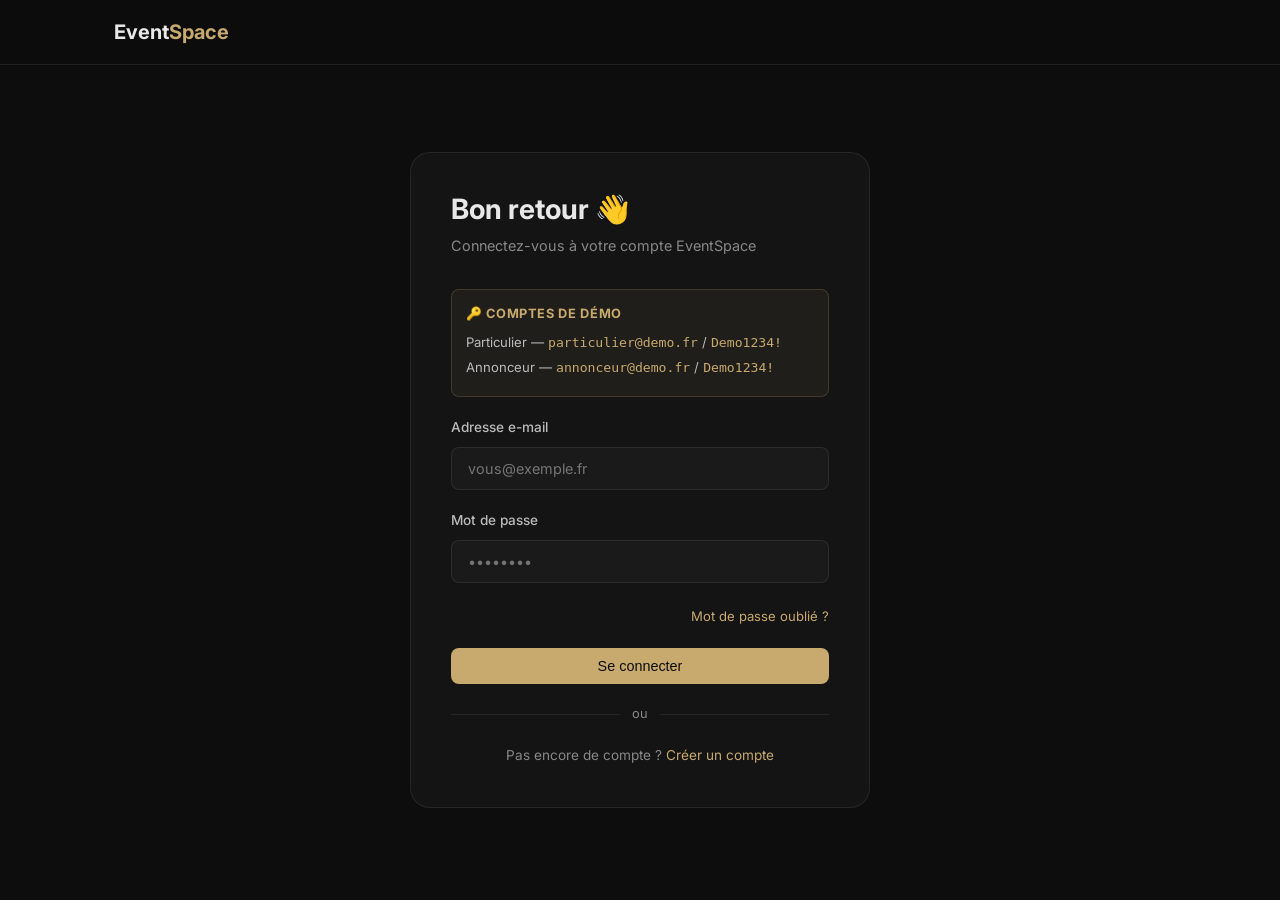
==== login.html @ 0942e05c "feat: auth pages (login, register) + app.js core logic" ====
<!DOCTYPE html>
<html lang="fr">
<head>
  <meta charset="UTF-8">
  <meta name="viewport" content="width=device-width, initial-scale=1.0">
  <title>Connexion — EventSpace</title>
  <link rel="stylesheet" href="styles.css">
  <link href="https://fonts.googleapis.com/css2?family=Inter:wght@300;400;500;600;700&display=swap" rel="stylesheet">
</head>
<body>
<nav class="navbar">
  <div class="nav-container">
    <a href="index.html" class="nav-logo">Event<span>Space</span></a>
  </div>
</nav>

<div class="form-page">
  <div class="form-card">
    <h1>Bon retour 👋</h1>
    <p class="form-sub">Connectez-vous à votre compte EventSpace</p>

    <div class="demo-creds">
      <h4>🔑 Comptes de démo</h4>
      <div class="cred">Particulier &mdash; <span>particulier@demo.fr</span> / <span>Demo1234!</span></div>
      <div class="cred">Annonceur &mdash; <span>annonceur@demo.fr</span> / <span>Demo1234!</span></div>
    </div>

    <div id="loginAlert"></div>

    <form id="loginForm" novalidate>
      <div class="form-group">
        <label for="email">Adresse e-mail</label>
        <input type="email" id="email" placeholder="vous@exemple.fr" autocomplete="email" required>
      </div>
      <div class="form-group">
        <label for="password">Mot de passe</label>
        <input type="password" id="password" placeholder="••••••••" autocomplete="current-password" required>
      </div>
      <div style="text-align:right;margin-bottom:20px;">
        <a href="#" style="font-size:0.82rem;color:var(--primary);">Mot de passe oublié ?</a>
      </div>
      <button type="submit" class="btn btn-primary btn-full">Se connecter</button>
    </form>

    <div class="form-divider"><span>ou</span></div>
    <p class="form-footer">Pas encore de compte ? <a href="register.html">Créer un compte</a></p>
  </div>
</div>

<script src="app.js"></script>
<script>
  document.getElementById('loginForm').addEventListener('submit', function(e) {
    e.preventDefault();
    const email = document.getElementById('email').value.trim();
    const pass = document.getElementById('password').value;
    const alert = document.getElementById('loginAlert');
    const result = EventSpace.login(email, pass);
    if (result.success) {
      alert.innerHTML = '<div class="alert alert-success">✔ Connexion réussie ! Redirection...</div>';
      setTimeout(() => {
        window.location.href = result.user.role === 'annonceur' ? 'dashboard-annonceur.html' : 'dashboard-particulier.html';
      }, 800);
    } else {
      alert.innerHTML = '<div class="alert alert-error">' + result.message + '</div>';
    }
  });
</script>
</body>
</html>
---- styles.css ----
/* ===== RESET & BASE ===== */
*, *::before, *::after { box-sizing: border-box; margin: 0; padding: 0; }
html { scroll-behavior: smooth; }
body {
  font-family: 'Inter', sans-serif;
  background: #0d0d0d;
  color: #e8e8e8;
  line-height: 1.6;
  -webkit-font-smoothing: antialiased;
}
a { text-decoration: none; color: inherit; }
img { max-width: 100%; display: block; }

/* ===== VARIABLES ===== */
:root {
  --primary: #c8a96e;
  --primary-dark: #a8893e;
  --bg: #0d0d0d;
  --bg-2: #141414;
  --bg-3: #1a1a1a;
  --bg-4: #222222;
  --border: rgba(255,255,255,0.08);
  --text: #e8e8e8;
  --text-muted: #888;
  --text-light: #bbb;
  --radius: 12px;
  --radius-lg: 20px;
  --shadow: 0 4px 24px rgba(0,0,0,0.4);
  --transition: 0.2s ease;
}

/* ===== TYPOGRAPHY ===== */
h1 { font-size: clamp(2rem, 5vw, 3.5rem); font-weight: 700; line-height: 1.15; }
h2 { font-size: clamp(1.5rem, 3vw, 2.25rem); font-weight: 600; }
h3 { font-size: 1.1rem; font-weight: 600; }
p { color: var(--text-light); }

/* ===== CONTAINER ===== */
.container { max-width: 1100px; margin: 0 auto; padding: 0 24px; }

/* ===== BUTTONS ===== */
.btn {
  display: inline-flex; align-items: center; gap: 8px;
  padding: 10px 22px; border-radius: 8px;
  font-size: 0.9rem; font-weight: 500; cursor: pointer;
  border: none; transition: all var(--transition);
  white-space: nowrap;
}
.btn-primary { background: var(--primary); color: #0d0d0d; }
.btn-primary:hover { background: var(--primary-dark); transform: translateY(-1px); }
.btn-ghost { background: transparent; color: var(--text-light); }
.btn-ghost:hover { color: var(--text); background: var(--bg-4); }
.btn-outline { background: transparent; border: 1.5px solid var(--primary); color: var(--primary); }
.btn-outline:hover { background: var(--primary); color: #0d0d0d; }
.btn-outline-light { background: transparent; border: 1.5px solid rgba(255,255,255,0.3); color: #fff; }
.btn-outline-light:hover { background: rgba(255,255,255,0.1); }
.btn-lg { padding: 14px 28px; font-size: 1rem; border-radius: 10px; }
.btn-full { width: 100%; justify-content: center; }
.btn-danger { background: #e74c3c; color: #fff; }
.btn-danger:hover { background: #c0392b; }
.btn-success { background: #27ae60; color: #fff; }
.btn-success:hover { background: #1e8449; }

/* ===== BADGE ===== */
.badge {
  display: inline-block; padding: 6px 14px;
  background: rgba(200,169,110,0.15); border: 1px solid rgba(200,169,110,0.3);
  color: var(--primary); border-radius: 100px;
  font-size: 0.8rem; font-weight: 500; letter-spacing: 0.02em;
  margin-bottom: 16px;
}
.badge-section { display: inline-block; padding: 5px 14px; border-radius: 100px; font-size: 0.78rem; font-weight: 500; letter-spacing: 0.05em; text-transform: uppercase; background: rgba(200,169,110,0.12); color: var(--primary); margin-bottom: 12px; }
.badge-section.light { background: rgba(200,169,110,0.2); }

/* ===== NAVBAR ===== */
.navbar {
  position: fixed; top: 0; left: 0; right: 0; z-index: 100;
  background: rgba(13,13,13,0.85); backdrop-filter: blur(20px);
  border-bottom: 1px solid var(--border);
  transition: all var(--transition);
}
.navbar.scrolled { background: rgba(13,13,13,0.98); }
.nav-container {
  max-width: 1100px; margin: 0 auto; padding: 0 24px;
  height: 64px; display: flex; align-items: center; gap: 32px;
}
.nav-logo { font-size: 1.25rem; font-weight: 700; color: var(--text); }
.nav-logo span { color: var(--primary); }
.nav-links { display: flex; gap: 24px; margin-left: auto; }
.nav-links a { font-size: 0.9rem; color: var(--text-muted); transition: color var(--transition); }
.nav-links a:hover { color: var(--text); }
.nav-actions { display: flex; gap: 8px; }
.hamburger { display: none; flex-direction: column; gap: 5px; background: none; border: none; cursor: pointer; padding: 4px; }
.hamburger span { display: block; width: 22px; height: 2px; background: var(--text); border-radius: 2px; transition: all var(--transition); }

/* ===== HERO ===== */
.hero {
  min-height: 100vh; display: flex; align-items: center;
  padding: 100px 24px 60px;
  max-width: 1100px; margin: 0 auto;
  gap: 60px;
}
.hero-content { flex: 1; }
.hero-content h1 { margin-bottom: 20px; }
.hero-sub { font-size: 1.1rem; color: var(--text-light); max-width: 500px; margin-bottom: 36px; }
.hero-cta { display: flex; flex-wrap: wrap; gap: 12px; margin-bottom: 48px; }
.gradient-text { background: linear-gradient(135deg, var(--primary), #e8c87a); -webkit-background-clip: text; -webkit-text-fill-color: transparent; background-clip: text; }
.hero-stats { display: flex; gap: 36px; }
.stat { display: flex; flex-direction: column; }
.stat strong { font-size: 1.5rem; font-weight: 700; color: var(--text); }
.stat span { font-size: 0.8rem; color: var(--text-muted); }
.hero-image { flex: 1; display: flex; justify-content: center; }
.hero-card {
  background: var(--bg-3); border: 1px solid var(--border);
  border-radius: var(--radius-lg); overflow: hidden;
  width: 100%; max-width: 320px;
  box-shadow: var(--shadow);
}
.card-img-placeholder {
  height: 180px; background: linear-gradient(135deg, var(--bg-4), var(--bg-3));
  display: flex; align-items: center; justify-content: center;
  font-size: 4rem;
}
.card-info { padding: 20px; }
.card-info h3 { color: var(--text); margin-bottom: 4px; }
.card-info p { font-size: 0.85rem; margin-bottom: 12px; }
.card-meta { display: flex; justify-content: space-between; align-items: center; }
.availability { font-size: 0.8rem; }
.availability.available { color: #27ae60; }
.availability.busy { color: #e74c3c; }
.card-meta strong { color: var(--primary); }

/* ===== SECTION ===== */
.section { padding: 80px 0; }
.section-dark { background: var(--bg-2); }
.section-header { text-align: center; margin-bottom: 56px; }
.section-header h2 { color: var(--text); }

/* ===== HOW IT WORKS ===== */
.tab-switcher { display: flex; gap: 0; background: var(--bg-4); border-radius: 10px; padding: 4px; width: fit-content; margin: 0 auto 48px; }
.tab-btn { background: none; border: none; color: var(--text-muted); padding: 10px 24px; border-radius: 8px; cursor: pointer; font-size: 0.9rem; font-family: inherit; transition: all var(--transition); }
.tab-btn.active { background: var(--primary); color: #0d0d0d; font-weight: 600; }
.tab-content { display: none; }
.tab-content.active { display: block; }
.steps { display: grid; grid-template-columns: repeat(3, 1fr); gap: 32px; }
.step { background: var(--bg-3); border: 1px solid var(--border); border-radius: var(--radius); padding: 28px; }
.step-num { font-size: 2.5rem; font-weight: 700; color: rgba(200,169,110,0.25); margin-bottom: 12px; line-height: 1; }
.step h3 { margin-bottom: 8px; color: var(--text); }

/* ===== FEATURES ===== */
.features-grid { display: grid; grid-template-columns: repeat(3, 1fr); gap: 24px; }
.feature-card { background: var(--bg-3); border: 1px solid var(--border); border-radius: var(--radius); padding: 28px; transition: border-color var(--transition), transform var(--transition); }
.feature-card:hover { border-color: rgba(200,169,110,0.3); transform: translateY(-2px); }
.feature-icon { font-size: 2rem; margin-bottom: 16px; }
.feature-card h3 { color: var(--text); margin-bottom: 8px; }

/* ===== CTA SECTION ===== */
.cta-section { padding: 80px 0; }
.cta-box { background: linear-gradient(135deg, var(--bg-3), var(--bg-4)); border: 1px solid rgba(200,169,110,0.2); border-radius: var(--radius-lg); padding: 60px 40px; text-align: center; }
.cta-box h2 { color: var(--text); margin-bottom: 12px; }
.cta-box p { margin-bottom: 32px; }
.cta-btns { display: flex; flex-wrap: wrap; gap: 12px; justify-content: center; }

/* ===== FOOTER ===== */
.footer { background: var(--bg-2); border-top: 1px solid var(--border); padding: 60px 0 24px; }
.footer-grid { display: grid; grid-template-columns: 2fr 1fr 1fr 1fr; gap: 40px; margin-bottom: 48px; }
.footer-brand p { font-size: 0.875rem; color: var(--text-muted); margin-top: 12px; max-width: 240px; }
.footer-links { display: flex; flex-direction: column; gap: 10px; }
.footer-links h4 { font-size: 0.8rem; text-transform: uppercase; letter-spacing: 0.08em; color: var(--text-muted); margin-bottom: 4px; }
.footer-links a { font-size: 0.875rem; color: var(--text-muted); transition: color var(--transition); }
.footer-links a:hover { color: var(--primary); }
.footer-bottom { border-top: 1px solid var(--border); padding-top: 24px; }
.footer-bottom p { font-size: 0.8rem; color: var(--text-muted); line-height: 2; }

/* ===== FORMS ===== */
.form-page { min-height: 100vh; display: flex; align-items: center; justify-content: center; padding: 100px 24px 40px; }
.form-card { background: var(--bg-2); border: 1px solid var(--border); border-radius: var(--radius-lg); padding: 40px; width: 100%; max-width: 460px; }
.form-card h1 { font-size: 1.75rem; color: var(--text); margin-bottom: 8px; }
.form-card .form-sub { font-size: 0.9rem; color: var(--text-muted); margin-bottom: 32px; }
.form-group { margin-bottom: 20px; }
.form-group label { display: block; font-size: 0.85rem; font-weight: 500; color: var(--text-light); margin-bottom: 8px; }
.form-group input, .form-group select, .form-group textarea {
  width: 100%; padding: 12px 16px;
  background: var(--bg-3); border: 1px solid var(--border);
  border-radius: 8px; color: var(--text); font-family: inherit; font-size: 0.9rem;
  transition: border-color var(--transition);
  outline: none;
}
.form-group input:focus, .form-group select:focus, .form-group textarea:focus { border-color: var(--primary); }
.form-group textarea { resize: vertical; min-height: 100px; }
.form-group select option { background: var(--bg-3); }
.form-divider { display: flex; align-items: center; gap: 12px; margin: 20px 0; }
.form-divider::before, .form-divider::after { content: ''; flex: 1; height: 1px; background: var(--border); }
.form-divider span { font-size: 0.8rem; color: var(--text-muted); }
.form-footer { text-align: center; margin-top: 20px; font-size: 0.85rem; color: var(--text-muted); }
.form-footer a { color: var(--primary); }
.role-selector { display: grid; grid-template-columns: 1fr 1fr; gap: 12px; margin-bottom: 28px; }
.role-card {
  border: 2px solid var(--border); border-radius: 10px; padding: 20px 16px;
  cursor: pointer; text-align: center; transition: all var(--transition);
  background: var(--bg-3);
}
.role-card:hover { border-color: rgba(200,169,110,0.4); }
.role-card.selected { border-color: var(--primary); background: rgba(200,169,110,0.08); }
.role-card .role-icon { font-size: 2rem; margin-bottom: 8px; }
.role-card h3 { font-size: 0.9rem; color: var(--text); margin-bottom: 4px; }
.role-card p { font-size: 0.78rem; }
.alert { padding: 12px 16px; border-radius: 8px; font-size: 0.85rem; margin-bottom: 16px; }
.alert-error { background: rgba(231,76,60,0.1); border: 1px solid rgba(231,76,60,0.3); color: #e74c3c; }
.alert-success { background: rgba(39,174,96,0.1); border: 1px solid rgba(39,174,96,0.3); color: #27ae60; }
.demo-creds { background: rgba(200,169,110,0.07); border: 1px solid rgba(200,169,110,0.2); border-radius: 8px; padding: 14px; margin-bottom: 20px; }
.demo-creds h4 { font-size: 0.8rem; color: var(--primary); margin-bottom: 8px; text-transform: uppercase; letter-spacing: 0.05em; }
.demo-creds .cred { font-size: 0.82rem; color: var(--text-light); margin-bottom: 4px; }
.demo-creds .cred span { font-family: monospace; color: var(--primary); }

/* ===== DASHBOARD ===== */
.dashboard { display: flex; min-height: 100vh; }
.sidebar {
  width: 240px; background: var(--bg-2); border-right: 1px solid var(--border);
  padding: 0; position: fixed; top: 0; left: 0; bottom: 0;
  display: flex; flex-direction: column; z-index: 50;
  transition: transform var(--transition);
}
.sidebar-logo { padding: 20px 24px; border-bottom: 1px solid var(--border); }
.sidebar-nav { flex: 1; padding: 16px 12px; overflow-y: auto; }
.sidebar-nav a {
  display: flex; align-items: center; gap: 10px;
  padding: 10px 14px; border-radius: 8px;
  font-size: 0.875rem; color: var(--text-muted);
  transition: all var(--transition); margin-bottom: 2px;
}
.sidebar-nav a:hover { background: var(--bg-4); color: var(--text); }
.sidebar-nav a.active { background: rgba(200,169,110,0.12); color: var(--primary); font-weight: 500; }
.sidebar-nav .nav-section { font-size: 0.7rem; text-transform: uppercase; letter-spacing: 0.08em; color: var(--text-muted); padding: 16px 14px 6px; }
.sidebar-bottom { padding: 16px 12px; border-top: 1px solid var(--border); }
.user-mini { display: flex; align-items: center; gap: 10px; padding: 10px 14px; border-radius: 8px; }
.avatar { width: 36px; height: 36px; border-radius: 50%; background: var(--primary); display: flex; align-items: center; justify-content: center; font-size: 0.85rem; font-weight: 700; color: #0d0d0d; flex-shrink: 0; }
.user-mini-info strong { font-size: 0.85rem; color: var(--text); display: block; }
.user-mini-info span { font-size: 0.75rem; color: var(--text-muted); }
.main-content { margin-left: 240px; flex: 1; min-height: 100vh; }
.top-bar {
  height: 64px; background: var(--bg); border-bottom: 1px solid var(--border);
  display: flex; align-items: center; padding: 0 32px; gap: 16px;
  position: sticky; top: 0; z-index: 40;
}
.top-bar h1 { font-size: 1.1rem; font-weight: 600; color: var(--text); }
.top-bar-right { margin-left: auto; display: flex; align-items: center; gap: 12px; }
.notif-btn { background: var(--bg-3); border: 1px solid var(--border); border-radius: 8px; width: 36px; height: 36px; display: flex; align-items: center; justify-content: center; cursor: pointer; font-size: 1rem; position: relative; }
.notif-dot { position: absolute; top: 6px; right: 6px; width: 8px; height: 8px; background: var(--primary); border-radius: 50%; }
.page-content { padding: 32px; }

/* DASHBOARD CARDS */
.stats-grid { display: grid; grid-template-columns: repeat(4, 1fr); gap: 20px; margin-bottom: 32px; }
.stat-card { background: var(--bg-2); border: 1px solid var(--border); border-radius: var(--radius); padding: 24px; }
.stat-card .stat-label { font-size: 0.8rem; color: var(--text-muted); margin-bottom: 8px; text-transform: uppercase; letter-spacing: 0.05em; }
.stat-card .stat-value { font-size: 1.75rem; font-weight: 700; color: var(--text); }
.stat-card .stat-sub { font-size: 0.78rem; color: var(--text-muted); margin-top: 4px; }
.stat-card .stat-trend { font-size: 0.78rem; margin-top: 4px; }
.stat-card .stat-trend.up { color: #27ae60; }
.stat-card .stat-trend.down { color: #e74c3c; }

/* TABLE */
.table-wrapper { background: var(--bg-2); border: 1px solid var(--border); border-radius: var(--radius); overflow: hidden; }
.table-header { display: flex; justify-content: space-between; align-items: center; padding: 20px 24px; border-bottom: 1px solid var(--border); }
.table-header h3 { font-size: 1rem; color: var(--text); }
table { width: 100%; border-collapse: collapse; }
th { text-align: left; padding: 12px 24px; font-size: 0.78rem; text-transform: uppercase; letter-spacing: 0.05em; color: var(--text-muted); background: var(--bg-3); border-bottom: 1px solid var(--border); font-weight: 500; }
td { padding: 14px 24px; font-size: 0.875rem; color: var(--text-light); border-bottom: 1px solid rgba(255,255,255,0.04); }
tr:last-child td { border-bottom: none; }
tr:hover td { background: rgba(255,255,255,0.02); }
.status-badge { display: inline-flex; align-items: center; gap: 6px; padding: 4px 10px; border-radius: 100px; font-size: 0.75rem; font-weight: 500; }
.status-badge.pending { background: rgba(241,196,15,0.12); color: #f1c40f; }
.status-badge.confirmed { background: rgba(39,174,96,0.12); color: #27ae60; }
.status-badge.cancelled { background: rgba(231,76,60,0.12); color: #e74c3c; }
.status-badge.completed { background: rgba(200,169,110,0.12); color: var(--primary); }

/* VENUE CARDS */
.venues-grid { display: grid; grid-template-columns: repeat(auto-fill, minmax(280px, 1fr)); gap: 24px; }
.venue-card { background: var(--bg-2); border: 1px solid var(--border); border-radius: var(--radius-lg); overflow: hidden; transition: all var(--transition); }
.venue-card:hover { border-color: rgba(200,169,110,0.25); transform: translateY(-2px); box-shadow: var(--shadow); }
.venue-thumb { height: 160px; background: var(--bg-3); display: flex; align-items: center; justify-content: center; font-size: 3rem; position: relative; }
.venue-tag { position: absolute; top: 12px; left: 12px; background: rgba(13,13,13,0.8); backdrop-filter: blur(8px); border-radius: 6px; padding: 4px 10px; font-size: 0.75rem; color: var(--text-light); }
.venue-body { padding: 20px; }
.venue-body h3 { color: var(--text); margin-bottom: 4px; }
.venue-body .venue-loc { font-size: 0.82rem; color: var(--text-muted); margin-bottom: 12px; }
.venue-meta { display: flex; justify-content: space-between; align-items: center; }
.venue-price { font-weight: 700; color: var(--primary); }
.venue-cap { font-size: 0.78rem; color: var(--text-muted); }
.venue-actions { padding: 0 20px 20px; display: flex; gap: 8px; }

/* SEARCH / FILTER BAR */
.search-bar { display: flex; gap: 12px; margin-bottom: 28px; flex-wrap: wrap; }
.search-input { flex: 1; min-width: 200px; padding: 12px 16px; background: var(--bg-2); border: 1px solid var(--border); border-radius: 8px; color: var(--text); font-family: inherit; font-size: 0.9rem; outline: none; }
.search-input:focus { border-color: var(--primary); }
.filter-select { padding: 12px 16px; background: var(--bg-2); border: 1px solid var(--border); border-radius: 8px; color: var(--text); font-family: inherit; font-size: 0.875rem; cursor: pointer; outline: none; min-width: 150px; }
.filter-select:focus { border-color: var(--primary); }
.filter-select option { background: var(--bg-2); }

/* MODAL */
.modal-overlay { position: fixed; inset: 0; background: rgba(0,0,0,0.75); z-index: 200; display: flex; align-items: center; justify-content: center; padding: 24px; opacity: 0; pointer-events: none; transition: opacity var(--transition); }
.modal-overlay.open { opacity: 1; pointer-events: all; }
.modal { background: var(--bg-2); border: 1px solid var(--border); border-radius: var(--radius-lg); width: 100%; max-width: 560px; max-height: 90vh; overflow-y: auto; }
.modal-head { display: flex; justify-content: space-between; align-items: center; padding: 24px; border-bottom: 1px solid var(--border); }
.modal-head h3 { font-size: 1.1rem; color: var(--text); }
.modal-close { background: var(--bg-4); border: none; color: var(--text-muted); width: 32px; height: 32px; border-radius: 6px; cursor: pointer; font-size: 1.2rem; display: flex; align-items: center; justify-content: center; }
.modal-body { padding: 24px; }
.modal-footer { padding: 16px 24px; border-top: 1px solid var(--border); display: flex; justify-content: flex-end; gap: 8px; }

/* CALENDAR */
.calendar-grid { display: grid; grid-template-columns: repeat(7, 1fr); gap: 4px; }
.cal-header { display: flex; justify-content: space-between; align-items: center; margin-bottom: 16px; }
.cal-day-name { text-align: center; font-size: 0.75rem; color: var(--text-muted); padding: 8px 4px; }
.cal-day {
  aspect-ratio: 1; display: flex; align-items: center; justify-content: center;
  border-radius: 8px; font-size: 0.85rem; cursor: pointer;
  color: var(--text-light); transition: all var(--transition);
}
.cal-day:hover { background: var(--bg-4); color: var(--text); }
.cal-day.today { background: rgba(200,169,110,0.15); color: var(--primary); font-weight: 600; }
.cal-day.booked { background: rgba(231,76,60,0.1); color: #e74c3c; cursor: not-allowed; }
.cal-day.available { background: rgba(39,174,96,0.08); color: #27ae60; }
.cal-day.empty { cursor: default; }

/* MESSAGES */
.message-thread { border: 1px solid var(--border); border-radius: var(--radius); overflow: hidden; }
.message-item { padding: 16px 20px; border-bottom: 1px solid rgba(255,255,255,0.04); display: flex; gap: 12px; cursor: pointer; transition: background var(--transition); }
.message-item:hover { background: var(--bg-3); }
.message-item.unread { background: rgba(200,169,110,0.04); }
.message-item:last-child { border-bottom: none; }
.msg-avatar { width: 40px; height: 40px; border-radius: 50%; background: var(--bg-4); display: flex; align-items: center; justify-content: center; font-size: 1rem; flex-shrink: 0; }
.msg-content { flex: 1; min-width: 0; }
.msg-top { display: flex; justify-content: space-between; align-items: center; margin-bottom: 4px; }
.msg-top strong { font-size: 0.875rem; color: var(--text); }
.msg-top span { font-size: 0.75rem; color: var(--text-muted); }
.msg-preview { font-size: 0.82rem; color: var(--text-muted); white-space: nowrap; overflow: hidden; text-overflow: ellipsis; }
.unread-dot { width: 8px; height: 8px; background: var(--primary); border-radius: 50%; flex-shrink: 0; margin-top: 6px; }

/* PROFILE SETTINGS */
.settings-section { background: var(--bg-2); border: 1px solid var(--border); border-radius: var(--radius); padding: 28px; margin-bottom: 24px; }
.settings-section h3 { font-size: 1rem; color: var(--text); margin-bottom: 20px; padding-bottom: 16px; border-bottom: 1px solid var(--border); }
.form-row { display: grid; grid-template-columns: 1fr 1fr; gap: 16px; }

/* SIDEBAR MOBILE TOGGLE */
.sidebar-close { display: none; }
.sidebar-overlay { display: none; position: fixed; inset: 0; background: rgba(0,0,0,0.6); z-index: 49; }

/* CHIPS */
.chips { display: flex; flex-wrap: wrap; gap: 8px; margin-top: 8px; }
.chip { padding: 4px 12px; background: var(--bg-4); border: 1px solid var(--border); border-radius: 100px; font-size: 0.78rem; color: var(--text-muted); cursor: pointer; transition: all var(--transition); }
.chip.active { background: rgba(200,169,110,0.12); border-color: var(--primary); color: var(--primary); }

/* LEGAL PAGE */
.legal-page { max-width: 800px; margin: 0 auto; padding: 100px 24px 60px; }
.legal-page h1 { color: var(--text); margin-bottom: 8px; }
.legal-page .legal-date { font-size: 0.85rem; color: var(--text-muted); margin-bottom: 48px; }
.legal-section { margin-bottom: 48px; }
.legal-section h2 { color: var(--text); border-left: 3px solid var(--primary); padding-left: 16px; margin-bottom: 16px; font-size: 1.2rem; }
.legal-section h3 { color: var(--text-light); margin: 16px 0 8px; font-size: 1rem; }
.legal-section p, .legal-section li { font-size: 0.9rem; color: var(--text-muted); line-height: 1.8; }
.legal-section ul, .legal-section ol { padding-left: 20px; margin: 8px 0; }
.legal-nav { display: flex; flex-wrap: wrap; gap: 8px; margin-bottom: 40px; }
.legal-nav a { padding: 6px 14px; background: var(--bg-3); border: 1px solid var(--border); border-radius: 6px; font-size: 0.8rem; color: var(--text-muted); transition: all var(--transition); }
.legal-nav a:hover { color: var(--primary); border-color: var(--primary); }

/* EMPTY STATE */
.empty-state { text-align: center; padding: 60px 20px; }
.empty-state .empty-icon { font-size: 3rem; margin-bottom: 16px; }
.empty-state h3 { color: var(--text); margin-bottom: 8px; }
.empty-state p { font-size: 0.9rem; margin-bottom: 24px; }

/* SCROLLBAR */
::-webkit-scrollbar { width: 6px; }
::-webkit-scrollbar-track { background: transparent; }
::-webkit-scrollbar-thumb { background: var(--bg-4); border-radius: 3px; }

/* ===== RESPONSIVE ===== */
@media (max-width: 1024px) {
  .stats-grid { grid-template-columns: repeat(2, 1fr); }
  .features-grid { grid-template-columns: repeat(2, 1fr); }
  .footer-grid { grid-template-columns: 1fr 1fr; }
}
@media (max-width: 768px) {
  .nav-links { display: none; }
  .hamburger { display: flex; }
  .nav-actions .btn-ghost { display: none; }
  .hero { flex-direction: column; padding-top: 80px; gap: 40px; }
  .hero-image { width: 100%; }
  .hero-stats { gap: 20px; }
  .steps { grid-template-columns: 1fr; }
  .features-grid { grid-template-columns: 1fr; }
  .footer-grid { grid-template-columns: 1fr 1fr; gap: 32px; }
  .form-row { grid-template-columns: 1fr; }
  /* Dashboard mobile */
  .sidebar { transform: translateX(-100%); }
  .sidebar.open { transform: translateX(0); }
  .sidebar-overlay.open { display: block; }
  .sidebar-close { display: flex; align-items: center; justify-content: center; width: 32px; height: 32px; background: var(--bg-4); border: none; border-radius: 6px; color: var(--text); cursor: pointer; font-size: 1.2rem; margin: 12px 12px 0; }
  .main-content { margin-left: 0; }
  .stats-grid { grid-template-columns: 1fr 1fr; }
  .page-content { padding: 20px 16px; }
  .top-bar { padding: 0 16px; }
  table { font-size: 0.8rem; }
  th, td { padding: 10px 12px; }
  .venues-grid { grid-template-columns: 1fr; }
}
@media (max-width: 480px) {
  .stats-grid { grid-template-columns: 1fr; }
  .footer-grid { grid-template-columns: 1fr; }
  .role-selector { grid-template-columns: 1fr; }
  .hero-cta { flex-direction: column; }
  .cta-btns { flex-direction: column; }
}
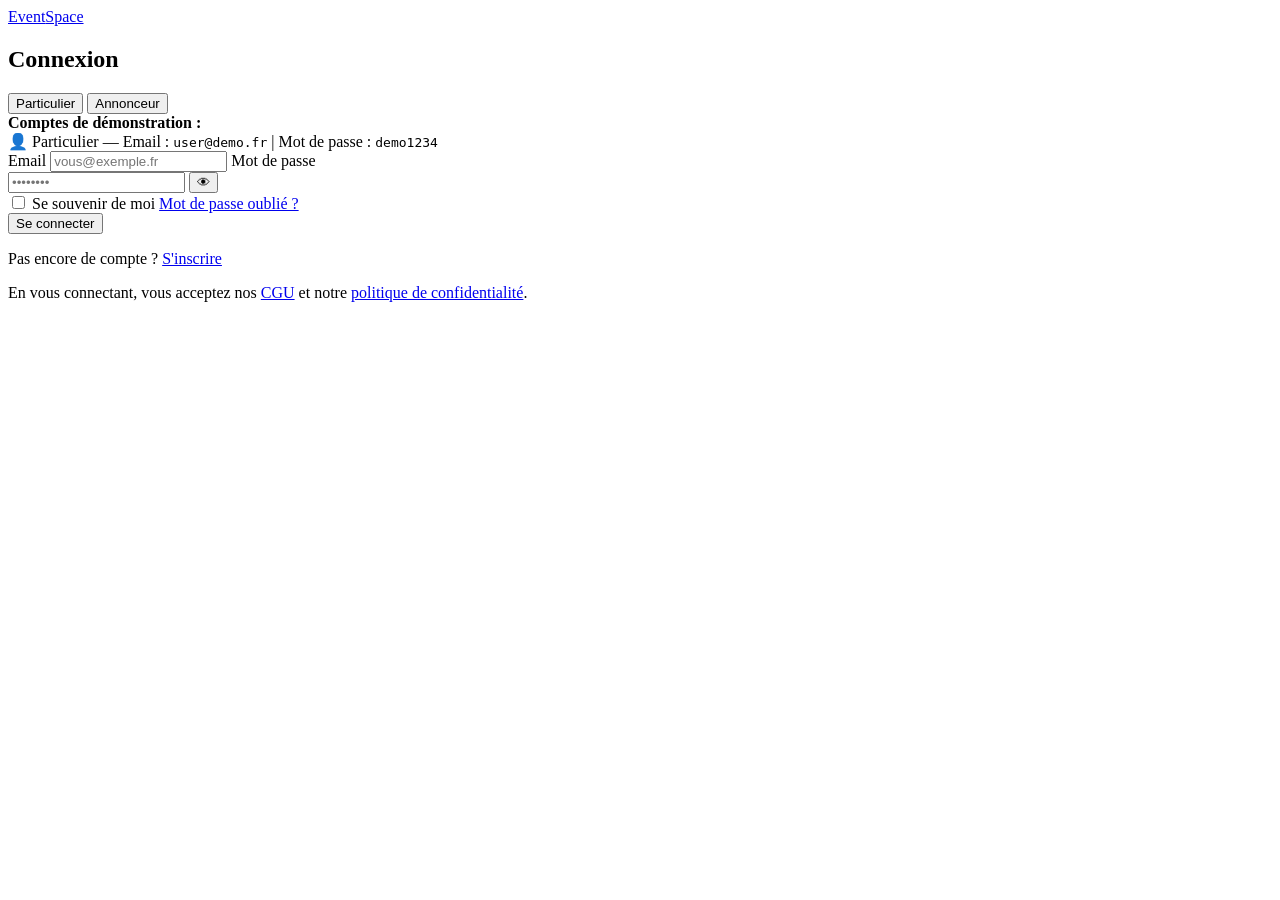
==== commit 1a250b7d: "feat: init EventSpace - pages HTML (accueil, recherche, auth, dashboards, lieu)" ====
--- a/login.html
+++ b/login.html
@@ -1,69 +1,52 @@
 <!DOCTYPE html>
 <html lang="fr">
 <head>
-  <meta charset="UTF-8">
-  <meta name="viewport" content="width=device-width, initial-scale=1.0">
-  <title>Connexion — EventSpace</title>
-  <link rel="stylesheet" href="styles.css">
-  <link href="https://fonts.googleapis.com/css2?family=Inter:wght@300;400;500;600;700&display=swap" rel="stylesheet">
+  <meta charset="UTF-8" />
+  <meta name="viewport" content="width=device-width, initial-scale=1.0" />
+  <title>EventSpace – Connexion</title>
+  <link rel="stylesheet" href="css/style.css" />
+  <link href="https://fonts.googleapis.com/css2?family=Inter:wght@300;400;500;600;700&display=swap" rel="stylesheet" />
 </head>
-<body>
-<nav class="navbar">
-  <div class="nav-container">
-    <a href="index.html" class="nav-logo">Event<span>Space</span></a>
-  </div>
-</nav>
+<body class="auth-page">
+  <div class="auth-container">
+    <a class="logo" href="index.html">Event<span>Space</span></a>
+    <h2>Connexion</h2>
 
-<div class="form-page">
-  <div class="form-card">
-    <h1>Bon retour 👋</h1>
-    <p class="form-sub">Connectez-vous à votre compte EventSpace</p>
-
-    <div class="demo-creds">
-      <h4>🔑 Comptes de démo</h4>
-      <div class="cred">Particulier &mdash; <span>particulier@demo.fr</span> / <span>Demo1234!</span></div>
-      <div class="cred">Annonceur &mdash; <span>annonceur@demo.fr</span> / <span>Demo1234!</span></div>
+    <div class="tab-switch">
+      <button class="tab active" data-tab="particulier" onclick="switchTab('particulier')">Particulier</button>
+      <button class="tab" data-tab="annonceur" onclick="switchTab('annonceur')">Annonceur</button>
     </div>
 
-    <div id="loginAlert"></div>
+    <div class="demo-info" id="demoInfo">
+      <strong>Comptes de démonstration :</strong><br/>
+      <span id="demoHint">👤 Particulier — Email : <code>user@demo.fr</code> | Mot de passe : <code>demo1234</code></span>
+    </div>
 
-    <form id="loginForm" novalidate>
-      <div class="form-group">
-        <label for="email">Adresse e-mail</label>
-        <input type="email" id="email" placeholder="vous@exemple.fr" autocomplete="email" required>
+    <form id="loginForm" onsubmit="handleLogin(event)">
+      <label>Email
+        <input type="email" id="loginEmail" required placeholder="vous@exemple.fr" />
+      </label>
+      <label>Mot de passe
+        <div class="pass-wrap">
+          <input type="password" id="loginPass" required placeholder="••••••••" />
+          <button type="button" class="eye-btn" onclick="togglePass('loginPass')">👁</button>
+        </div>
+      </label>
+      <div class="form-row">
+        <label class="checkbox"><input type="checkbox" id="rememberMe" /> Se souvenir de moi</label>
+        <a href="#" class="link-small">Mot de passe oublié ?</a>
       </div>
-      <div class="form-group">
-        <label for="password">Mot de passe</label>
-        <input type="password" id="password" placeholder="••••••••" autocomplete="current-password" required>
-      </div>
-      <div style="text-align:right;margin-bottom:20px;">
-        <a href="#" style="font-size:0.82rem;color:var(--primary);">Mot de passe oublié ?</a>
-      </div>
-      <button type="submit" class="btn btn-primary btn-full">Se connecter</button>
+      <button type="submit" class="btn btn-primary full">Se connecter</button>
+      <p id="loginError" class="form-error"></p>
     </form>
+    <p class="auth-switch">Pas encore de compte ? <a href="register.html">S'inscrire</a></p>
 
-    <div class="form-divider"><span>ou</span></div>
-    <p class="form-footer">Pas encore de compte ? <a href="register.html">Créer un compte</a></p>
+    <div class="legal-note">
+      En vous connectant, vous acceptez nos <a href="legal/cgu.html">CGU</a> et notre <a href="legal/privacy.html">politique de confidentialité</a>.
+    </div>
   </div>
-</div>
 
-<script src="app.js"></script>
-<script>
-  document.getElementById('loginForm').addEventListener('submit', function(e) {
-    e.preventDefault();
-    const email = document.getElementById('email').value.trim();
-    const pass = document.getElementById('password').value;
-    const alert = document.getElementById('loginAlert');
-    const result = EventSpace.login(email, pass);
-    if (result.success) {
-      alert.innerHTML = '<div class="alert alert-success">✔ Connexion réussie ! Redirection...</div>';
-      setTimeout(() => {
-        window.location.href = result.user.role === 'annonceur' ? 'dashboard-annonceur.html' : 'dashboard-particulier.html';
-      }, 800);
-    } else {
-      alert.innerHTML = '<div class="alert alert-error">' + result.message + '</div>';
-    }
-  });
-</script>
+  <script src="js/data.js"></script>
+  <script src="js/auth.js"></script>
 </body>
 </html>
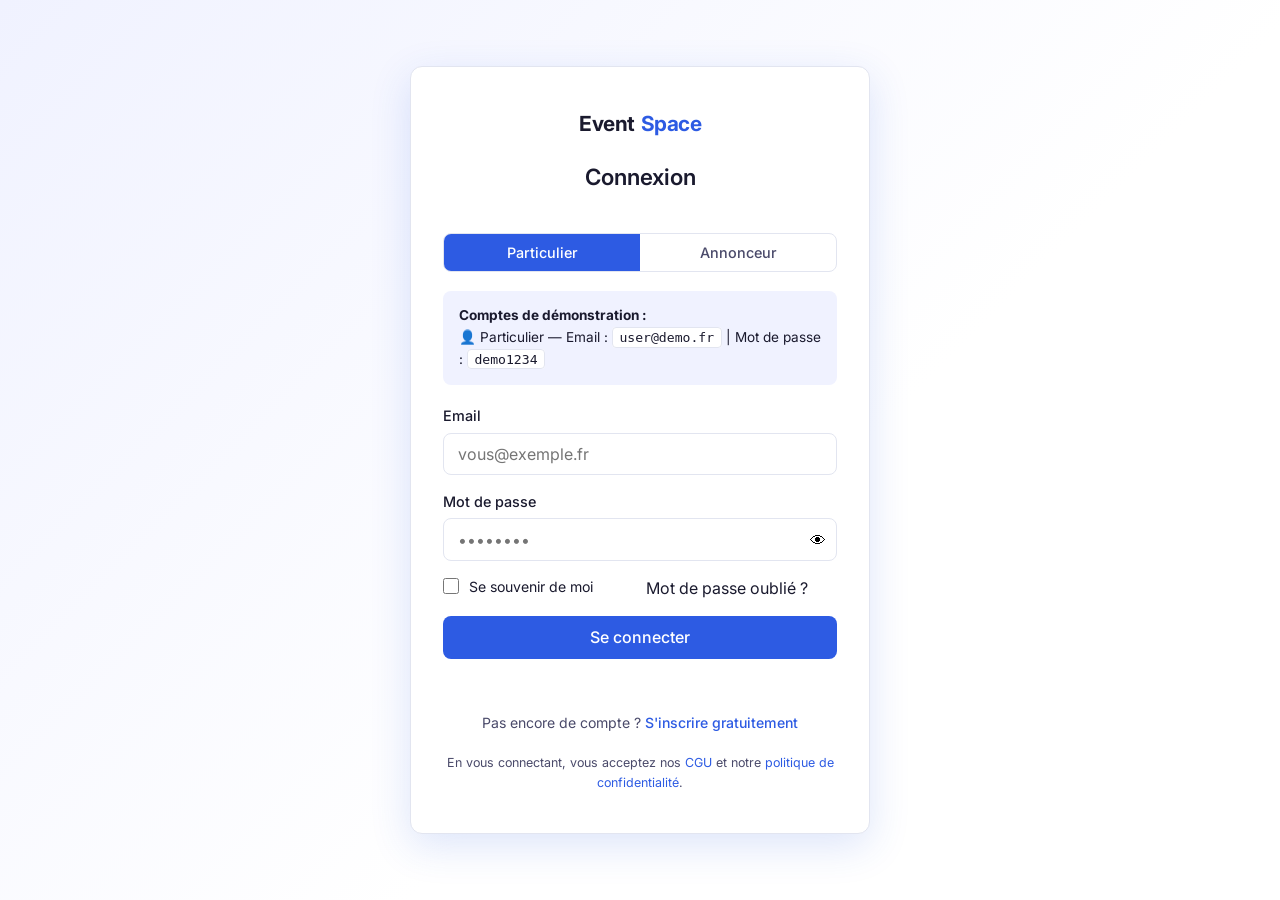
==== commit c552f755: "✨ App fully functional: store, auth, chat, booking, search, dashboards" ====
--- a/login.html
+++ b/login.html
@@ -5,7 +5,7 @@
   <meta name="viewport" content="width=device-width, initial-scale=1.0" />
   <title>EventSpace – Connexion</title>
   <link rel="stylesheet" href="css/style.css" />
-  <link href="https://fonts.googleapis.com/css2?family=Inter:wght@300;400;500;600;700&display=swap" rel="stylesheet" />
+  <link href="https://fonts.googleapis.com/css2?family=Inter:wght@300;400;500;600;700&family=Bricolage+Grotesque:opsz,wght@12..96,700;12..96,800&display=swap" rel="stylesheet" />
 </head>
 <body class="auth-page">
   <div class="auth-container">
@@ -24,11 +24,11 @@
 
     <form id="loginForm" onsubmit="handleLogin(event)">
       <label>Email
-        <input type="email" id="loginEmail" required placeholder="vous@exemple.fr" />
+        <input type="email" id="loginEmail" required placeholder="vous@exemple.fr" autocomplete="email" />
       </label>
       <label>Mot de passe
         <div class="pass-wrap">
-          <input type="password" id="loginPass" required placeholder="••••••••" />
+          <input type="password" id="loginPass" required placeholder="••••••••" autocomplete="current-password" />
           <button type="button" class="eye-btn" onclick="togglePass('loginPass')">👁</button>
         </div>
       </label>
@@ -39,14 +39,15 @@
       <button type="submit" class="btn btn-primary full">Se connecter</button>
       <p id="loginError" class="form-error"></p>
     </form>
-    <p class="auth-switch">Pas encore de compte ? <a href="register.html">S'inscrire</a></p>
+    <p class="auth-switch">Pas encore de compte ? <a href="register.html">S'inscrire gratuitement</a></p>
 
     <div class="legal-note">
-      En vous connectant, vous acceptez nos <a href="legal/cgu.html">CGU</a> et notre <a href="legal/privacy.html">politique de confidentialité</a>.
+      En vous connectant, vous acceptez nos <a href="#">CGU</a> et notre <a href="#">politique de confidentialité</a>.
     </div>
   </div>
 
   <script src="js/data.js"></script>
+  <script src="js/store.js"></script>
   <script src="js/auth.js"></script>
 </body>
 </html>
--- a/css/style.css
+++ b/css/style.css
@@ -0,0 +1,392 @@
+/* ============================================================
+   EventSpace — css/style.css  (v2 — source unique de styles)
+   ============================================================ */
+
+/* ── RESET & BASE ── */
+*, *::before, *::after { box-sizing: border-box; margin: 0; padding: 0; }
+html { scroll-behavior: smooth; font-size: 16px; scroll-padding-top: 72px; }
+body { font-family: 'Inter', sans-serif; color: #1a1a2e; background: #fafafa; line-height: 1.6; -webkit-font-smoothing: antialiased; -moz-osx-font-smoothing: grayscale; }
+a { color: inherit; text-decoration: none; }
+img { max-width: 100%; display: block; }
+input, select, textarea, button { font-family: inherit; font-size: 1rem; outline: none; }
+
+/* ── VARIABLES ── */
+:root {
+  --font-display: 'Bricolage Grotesque','Inter',sans-serif;
+  --font-body:    'Inter',sans-serif;
+  --primary:      #2d5be3;
+  --primary-dark: #1e3fad;
+  --accent:       #e85d26;
+  --dark:         #1a1a2e;
+  --mid:          #4a4a6a;
+  --light:        #f0f2ff;
+  --border:       #e2e5f0;
+  --radius:       12px;
+  --radius-sm:    8px;
+  --shadow:       0 4px 20px rgba(45,91,227,.10);
+  --shadow-lg:    0 12px 40px rgba(45,91,227,.16);
+  --ease:         cubic-bezier(0.16, 1, 0.3, 1);
+  --transition:   .22s cubic-bezier(0.16, 1, 0.3, 1);
+}
+
+/* ── TYPOGRAPHY ── */
+h1 { font-size: clamp(2rem,5vw,3.2rem); font-weight: 700; line-height: 1.15; }
+h2 { font-size: clamp(1.4rem,3vw,2rem); font-weight: 600; margin-bottom: 1.2rem; }
+h3 { font-size: 1.15rem; font-weight: 600; }
+p  { color: var(--mid); }
+
+/* ── BUTTONS ── */
+.btn { display:inline-flex; align-items:center; justify-content:center; gap:.4rem; padding:.6rem 1.4rem; border-radius:var(--radius-sm); font-weight:500; cursor:pointer; border:2px solid transparent; transition:all var(--transition); white-space:nowrap; text-decoration:none; }
+.btn-primary  { background:var(--primary); color:#fff; }
+.btn-primary:hover  { background:var(--primary-dark); transform:translateY(-1px); box-shadow:var(--shadow); }
+.btn-ghost    { background:transparent; color:var(--mid); }
+.btn-ghost:hover    { color:var(--primary); background:var(--light); }
+.btn-outline  { background:transparent; color:var(--primary); border-color:var(--primary); }
+.btn-outline:hover  { background:var(--primary); color:#fff; }
+.btn-danger   { background:#e53e3e; color:#fff; border-color:#e53e3e; }
+.btn-danger:hover   { background:#c53030; }
+.full { width:100%; justify-content:center; }
+
+/* ── NAVBAR ── */
+#navbar { position:sticky; top:0; z-index:100; background:rgba(255,255,255,.95); backdrop-filter:blur(12px); border-bottom:1px solid var(--border); transition:box-shadow .3s ease; }
+#navbar.scrolled { box-shadow:0 4px 24px rgba(45,91,227,.08); }
+.nav-inner { max-width:1200px; margin:0 auto; padding:.9rem 1.5rem; display:flex; align-items:center; gap:1.5rem; }
+.logo { font-size:1.25rem; font-weight:700; color:var(--dark); letter-spacing:-.5px; display:flex; align-items:center; gap:6px; }
+.logo span { color:var(--primary); }
+.nav-links { display:flex; gap:1.5rem; margin-left:.5rem; flex:1; }
+.nav-links a { font-size:.9rem; font-weight:500; color:var(--mid); transition:color var(--transition); }
+.nav-links a:hover, .nav-links a.active { color:var(--primary); }
+.nav-actions { display:flex; align-items:center; gap:.6rem; margin-left:auto; }
+.burger { display:none; background:none; border:none; cursor:pointer; padding:.3rem; flex-direction:column; gap:5px; }
+.burger span { display:block; width:22px; height:2px; background:var(--dark); border-radius:2px; transition:all .25s ease; }
+@media(max-width:768px) {
+  .nav-links { display:none; flex-direction:column; position:absolute; top:63px; left:0; right:0; background:#fff; padding:1.2rem 1.5rem 1.5rem; border-bottom:1px solid var(--border); box-shadow:var(--shadow); z-index:99; gap:.8rem; }
+  .nav-links.open { display:flex; }
+  .nav-links a { font-size:1rem; padding:.4rem 0; border-bottom:1px solid var(--border); }
+  .nav-links a:last-child { border-bottom:none; }
+  .burger { display:flex; }
+}
+
+/* ── SHARED UTILITIES ── */
+.section-wrap { max-width:1200px; margin:0 auto; }
+.section-eyebrow { display:inline-block; font-size:.75rem; font-weight:600; text-transform:uppercase; letter-spacing:.1em; color:var(--primary); margin-bottom:10px; }
+.section-title { font-family:var(--font-display); font-size:clamp(1.5rem,2.5vw,2rem); font-weight:700; color:var(--dark); margin-bottom:8px; letter-spacing:-.02em; }
+.section-sub { font-size:.92rem; color:var(--mid); margin-bottom:36px; }
+
+/* ── REVEAL ANIMATION ── */
+.reveal { opacity:0; transform:translateY(24px); transition:opacity .55s ease,transform .55s ease; }
+.reveal.visible { opacity:1; transform:translateY(0); }
+.reveal-d1 { transition-delay:.1s; }
+.reveal-d2 { transition-delay:.2s; }
+.reveal-d3 { transition-delay:.3s; }
+
+/* ── HERO ── */
+.hero-section { background:#fafafa; padding:96px 1.5rem 100px; max-width:1200px; margin:0 auto; display:grid; grid-template-columns:1fr 1fr; gap:56px; align-items:center; }
+.hero-eyebrow { display:inline-flex; align-items:center; gap:8px; padding:5px 14px; background:var(--light); border:1px solid rgba(45,91,227,.18); border-radius:100px; font-size:.78rem; font-weight:600; color:var(--primary); letter-spacing:.04em; margin-bottom:20px; }
+.hero-eyebrow-dot { width:6px; height:6px; background:var(--primary); border-radius:50%; animation:pulseDot 2s ease infinite; }
+.hero-title { font-family:var(--font-display); font-size:clamp(2.2rem,4.5vw,3.6rem); font-weight:800; line-height:1.1; color:var(--dark); margin-bottom:18px; letter-spacing:-.03em; }
+.hero-title em { font-style:normal; color:var(--primary); }
+.hero-subtitle { font-size:1.05rem; color:var(--mid); max-width:460px; line-height:1.75; margin-bottom:32px; }
+.hero-search-card { background:#fff; border:1.5px solid var(--border); border-radius:var(--radius); padding:20px; box-shadow:var(--shadow); margin-bottom:32px; }
+.hero-search-label { font-size:.76rem; font-weight:600; text-transform:uppercase; letter-spacing:.07em; color:var(--mid); margin-bottom:12px; display:flex; align-items:center; gap:6px; }
+.hero-search-row { display:flex; gap:8px; flex-wrap:wrap; }
+.hero-search-row input,.hero-search-row select { flex:1; min-width:130px; padding:11px 14px; border:1.5px solid var(--border); border-radius:var(--radius-sm); background:#fafafa; color:var(--dark); font-size:.9rem; transition:border-color .2s; }
+.hero-search-row input:focus,.hero-search-row select:focus { border-color:var(--primary); background:#fff; box-shadow:0 0 0 3px rgba(45,91,227,.08); }
+.hero-tags { display:flex; flex-wrap:wrap; gap:7px; margin-top:12px; }
+.hero-tag { padding:4px 12px; border-radius:100px; border:1px solid var(--border); background:transparent; font-size:.76rem; color:var(--mid); cursor:pointer; transition:all .18s; }
+.hero-tag:hover { border-color:var(--primary); color:var(--primary); background:var(--light); }
+.hero-mini-stats { display:flex; gap:28px; }
+.hero-mini-stat strong { display:block; font-family:var(--font-display); font-size:1.55rem; font-weight:700; color:var(--dark); line-height:1; }
+.hero-mini-stat strong small { font-size:.9rem; font-weight:500; }
+.hero-mini-stat span { font-size:.76rem; color:var(--mid); }
+.hero-content>*{animation:heroFade .7s ease both;}
+.hero-content>*:nth-child(1){animation-delay:0s} .hero-content>*:nth-child(2){animation-delay:.1s} .hero-content>*:nth-child(3){animation-delay:.2s} .hero-content>*:nth-child(4){animation-delay:.3s} .hero-content>*:nth-child(5){animation-delay:.4s}
+
+/* Hero visual */
+.hero-visual { position:relative; display:flex; align-items:center; justify-content:center; padding:18px 24px 36px; }
+.hero-visual-inner { position:relative; width:100%; max-width:460px; }
+.hero-img-wrap { border-radius:var(--radius); overflow:hidden; box-shadow:var(--shadow-lg); animation:floatUp .9s .2s ease both; }
+.hero-img-wrap img { width:100%; height:300px; object-fit:cover; display:block; }
+.hero-mini-cards { display:grid; grid-template-columns:1fr 1fr; gap:10px; margin-top:10px; animation:floatUp .9s .45s ease both; }
+.hero-mini-card { background:#fff; border:1.5px solid var(--border); border-radius:10px; overflow:hidden; box-shadow:var(--shadow); position:relative; transition:transform .2s; cursor:pointer; }
+.hero-mini-card:hover { transform:translateY(-2px); }
+.hero-mini-card img { width:100%; height:70px; object-fit:cover; display:block; }
+.hero-mini-card-body { padding:7px 10px 9px; }
+.hero-mini-card-name { font-size:.72rem; font-weight:600; color:var(--dark); white-space:nowrap; overflow:hidden; text-overflow:ellipsis; }
+.hero-mini-card-price { font-size:.7rem; color:var(--primary); font-weight:600; margin-top:1px; }
+.hero-mini-card-badge { position:absolute; top:5px; right:5px; background:rgba(255,255,255,.92); border-radius:6px; padding:2px 6px; font-size:.62rem; font-weight:700; color:var(--dark); display:flex; align-items:center; gap:2px; }
+.star-gold { color:#f59e0b; }
+.hero-float-badge { position:absolute; top:-4px; right:-16px; z-index:3; background:var(--primary); color:#fff; border-radius:12px; padding:10px 16px; font-size:.78rem; font-weight:600; box-shadow:0 8px 24px rgba(45,91,227,.35); animation:floatAnim 4s 2s ease-in-out infinite; text-align:center; white-space:nowrap; }
+.badge-num { font-family:var(--font-display); font-size:1.5rem; font-weight:800; display:block; line-height:1; }
+.hero-float-card { position:absolute; bottom:-4px; left:-16px; z-index:3; background:#fff; border:1px solid var(--border); border-radius:14px; padding:12px 16px; box-shadow:var(--shadow-lg); animation:floatAnim 4s ease-in-out infinite; }
+.float-card-row { display:flex; align-items:center; gap:10px; margin-bottom:5px; }
+.float-avatar { width:30px; height:30px; border-radius:50%; background:var(--primary); color:#fff; font-size:.72rem; font-weight:700; display:flex; align-items:center; justify-content:center; flex-shrink:0; }
+.float-name  { font-size:.8rem; font-weight:600; color:var(--dark); }
+.float-stars { color:#f59e0b; font-size:.68rem; }
+.float-text  { font-size:.72rem; color:var(--mid); max-width:160px; line-height:1.45; }
+
+/* ── STATS BAR ── */
+.stats-bar { background:var(--primary); padding:36px 1.5rem; }
+.stats-bar-inner { max-width:1200px; margin:0 auto; display:grid; grid-template-columns:repeat(4,1fr); }
+.stat-block { text-align:center; padding:0 1rem; border-right:1px solid rgba(255,255,255,.2); }
+.stat-block:last-child { border-right:none; }
+.stat-block strong { display:block; font-family:var(--font-display); font-size:clamp(1.7rem,2.5vw,2.2rem); font-weight:800; color:#fff; line-height:1; margin-bottom:4px; }
+.stat-block strong small { font-size:1rem; opacity:.8; font-weight:500; }
+.stat-block span { font-size:.82rem; color:rgba(255,255,255,.75); }
+
+/* ── FEATURES ── */
+.features-section { padding:88px 1.5rem; background:#fff; }
+.features-grid { display:grid; grid-template-columns:repeat(3,1fr); gap:28px; margin-top:48px; }
+.feature-card { background:var(--light); border:1.5px solid transparent; border-radius:var(--radius); padding:36px 28px; transition:all .25s; position:relative; overflow:hidden; }
+.feature-card::before { content:''; position:absolute; top:0; left:0; right:0; height:3px; background:linear-gradient(90deg,var(--primary),#60a5fa); transform:scaleX(0); transform-origin:left; transition:transform .3s ease; border-radius:2px 2px 0 0; }
+.feature-card:hover { border-color:rgba(45,91,227,.18); background:#fff; transform:translateY(-4px); box-shadow:var(--shadow-lg); }
+.feature-card:hover::before { transform:scaleX(1); }
+.feature-icon { width:52px; height:52px; border-radius:14px; background:#fff; border:1.5px solid rgba(45,91,227,.15); display:flex; align-items:center; justify-content:center; margin-bottom:20px; color:var(--primary); transition:all .25s; }
+.feature-card:hover .feature-icon { background:var(--primary); color:#fff; border-color:transparent; }
+.feature-card h3 { font-family:var(--font-display); font-size:1.05rem; font-weight:700; color:var(--dark); margin-bottom:10px; }
+.feature-card p { font-size:.88rem; color:var(--mid); line-height:1.75; }
+.feature-tag { display:inline-flex; align-items:center; gap:5px; margin-top:16px; font-size:.75rem; font-weight:600; color:var(--primary); }
+
+/* ── CATEGORIES ── */
+.categories-section { padding:80px 1.5rem; background:#fafafa; }
+.categories-grid { display:grid; grid-template-columns:repeat(auto-fill,minmax(130px,1fr)); gap:14px; }
+.cat-card { background:#fff; border:1.5px solid var(--border); border-radius:var(--radius); padding:22px 12px; text-align:center; cursor:pointer; transition:all .22s; text-decoration:none; display:flex; flex-direction:column; align-items:center; gap:10px; }
+.cat-card:hover { border-color:var(--primary); background:var(--light); transform:translateY(-3px); box-shadow:var(--shadow); }
+.cat-icon-wrap { width:48px; height:48px; border-radius:12px; display:flex; align-items:center; justify-content:center; transition:transform .22s; }
+.cat-card:hover .cat-icon-wrap { transform:scale(1.1); }
+.cat-name { font-size:.8rem; font-weight:600; color:var(--dark); line-height:1.3; }
+.cat-count { font-size:.7rem; color:var(--mid); }
+
+/* ── HOW IT WORKS ── */
+.hiw-section { padding:80px 1.5rem; background:#fff; }
+.hiw-tabs-row { display:flex; background:rgba(45,91,227,.1); border-radius:10px; padding:4px; width:fit-content; margin-bottom:44px; }
+.hiw-tab { padding:9px 22px; border:none; background:transparent; border-radius:7px; font-size:.88rem; font-weight:500; color:var(--mid); cursor:pointer; transition:all .18s; }
+.hiw-tab.active { background:var(--primary); color:#fff; font-weight:600; }
+.hiw-panel { display:none; }
+.hiw-panel.active { display:grid; grid-template-columns:repeat(3,1fr); gap:24px; }
+.hiw-step { background:var(--light); border:1.5px solid var(--border); border-radius:var(--radius); padding:30px 24px; position:relative; overflow:hidden; transition:box-shadow .22s,transform .22s; }
+.hiw-step:hover { box-shadow:var(--shadow); transform:translateY(-2px); }
+.hiw-step-num { position:absolute; top:16px; right:18px; font-family:var(--font-display); font-size:4.5rem; font-weight:800; color:rgba(45,91,227,.06); line-height:1; pointer-events:none; }
+.hiw-icon-wrap { width:44px; height:44px; border-radius:12px; background:#fff; border:1.5px solid rgba(45,91,227,.15); display:flex; align-items:center; justify-content:center; margin-bottom:16px; color:var(--primary); }
+.hiw-step h3 { font-size:1.02rem; font-weight:600; color:var(--dark); margin-bottom:8px; }
+.hiw-step p  { font-size:.88rem; color:var(--mid); line-height:1.7; }
+
+/* ── FEATURED VENUES ── */
+.featured-section { padding:80px 1.5rem; background:#fafafa; }
+.featured-head { display:flex; justify-content:space-between; align-items:flex-end; flex-wrap:wrap; gap:16px; margin-bottom:28px; }
+.venue-filter-tabs { display:flex; gap:8px; flex-wrap:wrap; margin-bottom:28px; }
+.vf-tab { padding:6px 16px; border:1.5px solid var(--border); border-radius:100px; background:transparent; font-size:.8rem; color:var(--mid); cursor:pointer; transition:all .18s; }
+.vf-tab.active,.vf-tab:hover { border-color:var(--primary); color:var(--primary); background:var(--light); }
+
+/* ── VENUE CARDS ── */
+.venues-grid { display:grid; grid-template-columns:repeat(auto-fill,minmax(280px,1fr)); gap:1.5rem; margin-bottom:2rem; }
+.venue-card { background:#fff; border-radius:var(--radius); border:1px solid var(--border); overflow:hidden; transition:box-shadow var(--transition),transform var(--transition); cursor:pointer; }
+.venue-card:hover { box-shadow:var(--shadow-lg); transform:translateY(-4px); }
+.venue-card-img { width:100%; height:188px; object-fit:cover; display:block; background:var(--light); }
+.venue-card-body { padding:1rem 1.1rem 1.2rem; }
+.venue-card-type { font-size:.72rem; font-weight:600; text-transform:uppercase; letter-spacing:.5px; color:var(--primary); margin-bottom:.3rem; }
+.venue-card h3 { font-size:1rem; font-weight:600; margin-bottom:.3rem; color:var(--dark); }
+.venue-card-meta { display:flex; gap:.8rem; font-size:.83rem; color:var(--mid); flex-wrap:wrap; align-items:center; }
+.venue-card-meta svg { flex-shrink:0; }
+.venue-card-meta-row { display:flex; justify-content:space-between; align-items:center; margin-top:8px; }
+.venue-card-price { font-size:.95rem; font-weight:600; color:var(--primary); }
+.venue-card-rating { font-size:.82rem; color:var(--mid); display:flex; align-items:center; gap:3px; }
+.venue-card-rating svg { color:#f59e0b; }
+
+/* ── TESTIMONIALS ── */
+.testimonials-section { padding:80px 1.5rem; background:#fff; }
+.testi-grid { display:grid; grid-template-columns:repeat(3,1fr); gap:22px; margin-top:44px; }
+.testi-card { background:var(--light); border:1.5px solid transparent; border-radius:var(--radius); padding:28px; transition:all .22s; display:flex; flex-direction:column; }
+.testi-card:hover { border-color:rgba(45,91,227,.2); transform:translateY(-3px); box-shadow:var(--shadow); background:#fff; }
+.testi-quote-icon { font-family:Georgia,serif; font-size:2.8rem; line-height:.6; color:rgba(45,91,227,.2); margin-bottom:14px; display:block; }
+.testi-stars  { color:#f59e0b; font-size:.85rem; margin-bottom:10px; letter-spacing:.05em; }
+.testi-text   { font-size:.9rem; color:var(--mid); line-height:1.75; margin-bottom:20px; flex:1; }
+.testi-footer { display:flex; align-items:center; gap:12px; }
+.testi-avatar { width:40px; height:40px; border-radius:50%; background:var(--primary); color:#fff; font-size:.85rem; font-weight:700; display:flex; align-items:center; justify-content:center; flex-shrink:0; }
+.testi-info strong { font-size:.875rem; color:var(--dark); display:block; }
+.testi-info span   { font-size:.75rem; color:var(--mid); }
+
+/* ── PRICING ── */
+.pricing-section { padding:88px 1.5rem; background:#fafafa; }
+.pricing-grid { display:grid; grid-template-columns:repeat(3,1fr); gap:24px; margin-top:48px; }
+.pricing-card { background:#fff; border:1.5px solid var(--border); border-radius:var(--radius); padding:36px 28px 32px; position:relative; transition:all .25s; display:flex; flex-direction:column; }
+.pricing-card:hover { box-shadow:var(--shadow-lg); transform:translateY(-3px); }
+.pricing-card.pricing-popular { border-color:var(--primary); background:var(--dark); }
+.pricing-popular-badge { position:absolute; top:-13px; left:50%; transform:translateX(-50%); background:var(--accent); color:#fff; font-size:.72rem; font-weight:700; letter-spacing:.06em; text-transform:uppercase; padding:4px 14px; border-radius:100px; white-space:nowrap; }
+.pricing-plan { font-size:.75rem; font-weight:600; text-transform:uppercase; letter-spacing:.1em; color:var(--primary); margin-bottom:8px; }
+.pricing-popular .pricing-plan { color:rgba(255,255,255,.55); }
+.pricing-price { font-family:var(--font-display); font-size:3rem; font-weight:800; color:var(--dark); line-height:1; margin-bottom:4px; letter-spacing:-.03em; }
+.pricing-popular .pricing-price { color:#fff; }
+.pricing-price sup { font-size:1.2rem; font-weight:600; vertical-align:super; }
+.pricing-price-sub { font-size:.8rem; color:var(--mid); margin-bottom:20px; }
+.pricing-popular .pricing-price-sub { color:rgba(255,255,255,.5); }
+.pricing-desc { font-size:.88rem; color:var(--mid); line-height:1.65; margin-bottom:24px; padding-bottom:24px; border-bottom:1px solid var(--border); }
+.pricing-popular .pricing-desc { color:rgba(255,255,255,.65); border-bottom-color:rgba(255,255,255,.12); }
+.pricing-features { list-style:none; display:flex; flex-direction:column; gap:10px; margin-bottom:28px; flex:1; }
+.pricing-features li { font-size:.87rem; color:var(--mid); display:flex; align-items:flex-start; gap:10px; }
+.pricing-popular .pricing-features li { color:rgba(255,255,255,.75); }
+.pricing-check { width:18px; height:18px; border-radius:50%; background:rgba(45,91,227,.12); color:var(--primary); display:flex; align-items:center; justify-content:center; flex-shrink:0; font-size:.62rem; margin-top:1px; }
+.pricing-popular .pricing-check { background:rgba(255,255,255,.15); color:#fff; }
+.pricing-cta { margin-top:auto; }
+.btn-pricing-outline { display:flex; align-items:center; justify-content:center; width:100%; padding:.75rem 1.4rem; border:1.5px solid var(--primary); border-radius:var(--radius-sm); background:transparent; color:var(--primary); font-weight:600; font-size:.92rem; cursor:pointer; text-decoration:none; transition:all .2s; }
+.btn-pricing-outline:hover { background:var(--primary); color:#fff; }
+.btn-pricing-primary { display:flex; align-items:center; justify-content:center; width:100%; padding:.75rem 1.4rem; border:none; border-radius:var(--radius-sm); background:var(--primary); color:#fff; font-weight:600; font-size:.92rem; cursor:pointer; text-decoration:none; transition:all .2s; }
+.btn-pricing-primary:hover { background:var(--primary-dark); transform:translateY(-1px); box-shadow:0 6px 20px rgba(45,91,227,.4); }
+
+/* ── CTA SECTION ── */
+.cta-section { padding:80px 1.5rem; background:#fff; }
+.cta-card { max-width:1200px; margin:0 auto; background:var(--dark); border-radius:calc(var(--radius)*1.5); padding:56px 48px; display:grid; grid-template-columns:1fr auto; gap:48px; align-items:center; position:relative; overflow:hidden; }
+.cta-card::before { content:''; position:absolute; top:-80px; right:-80px; width:360px; height:360px; background:radial-gradient(circle,rgba(45,91,227,.3) 0%,transparent 70%); pointer-events:none; }
+.cta-card::after  { content:''; position:absolute; bottom:-60px; left:40%; width:280px; height:280px; background:radial-gradient(circle,rgba(232,93,38,.12) 0%,transparent 70%); pointer-events:none; }
+.cta-label { display:inline-block; font-size:.74rem; font-weight:600; text-transform:uppercase; letter-spacing:.1em; color:rgba(255,255,255,.5); margin-bottom:10px; }
+.cta-card h2 { font-family:var(--font-display); font-size:clamp(1.5rem,2.5vw,2rem); font-weight:700; color:#fff; margin-bottom:12px; letter-spacing:-.02em; }
+.cta-card>div>p { color:rgba(255,255,255,.65); font-size:.95rem; max-width:420px; }
+.cta-benefits { display:flex; flex-direction:column; gap:9px; margin-top:20px; }
+.cta-benefit  { display:flex; align-items:center; gap:10px; font-size:.875rem; color:rgba(255,255,255,.8); }
+.cta-check { width:18px; height:18px; background:rgba(45,91,227,.4); border-radius:50%; display:flex; align-items:center; justify-content:center; color:#fff; font-size:.7rem; flex-shrink:0; }
+.cta-actions { display:flex; flex-direction:column; gap:12px; position:relative; z-index:1; }
+.btn-white { display:flex; align-items:center; justify-content:center; padding:.75rem 1.8rem; border:none; border-radius:var(--radius-sm); background:#fff; color:var(--dark); font-weight:600; font-size:.92rem; cursor:pointer; text-decoration:none; transition:all .2s; white-space:nowrap; }
+.btn-white:hover { background:var(--light); color:var(--primary); }
+.btn-white-outline { display:flex; align-items:center; justify-content:center; padding:.75rem 1.8rem; border:1.5px solid rgba(255,255,255,.3); border-radius:var(--radius-sm); background:transparent; color:rgba(255,255,255,.8); font-weight:500; font-size:.92rem; cursor:pointer; text-decoration:none; transition:all .2s; white-space:nowrap; }
+.btn-white-outline:hover { border-color:rgba(255,255,255,.7); color:#fff; background:rgba(255,255,255,.06); }
+
+/* ── NEWSLETTER ── */
+.newsletter-section { padding:72px 1.5rem; background:var(--light); }
+.newsletter-inner { max-width:600px; margin:0 auto; text-align:center; }
+.newsletter-inner h2 { font-family:var(--font-display); font-size:clamp(1.3rem,2.5vw,1.7rem); font-weight:700; color:var(--dark); margin-bottom:10px; letter-spacing:-.02em; }
+.newsletter-inner p { font-size:.92rem; color:var(--mid); margin-bottom:24px; }
+.newsletter-form { display:flex; gap:10px; max-width:460px; margin:0 auto; }
+.newsletter-form input { flex:1; padding:12px 16px; border:1.5px solid var(--border); border-radius:var(--radius-sm); background:#fff; color:var(--dark); font-size:.9rem; transition:border-color .2s; }
+.newsletter-form input:focus { border-color:var(--primary); box-shadow:0 0 0 3px rgba(45,91,227,.08); }
+.newsletter-note { font-size:.75rem; color:var(--mid); margin-top:12px; }
+
+/* ── FOOTER ── */
+.footer-main { background:var(--dark); }
+.footer-inner { max-width:1200px; margin:0 auto; padding:56px 1.5rem 36px; display:grid; grid-template-columns:2.2fr 1fr 1fr 1fr; gap:32px; }
+.footer-brand-logo { font-family:var(--font-display); font-size:1.15rem; font-weight:700; color:#fff; display:inline-flex; align-items:center; gap:8px; margin-bottom:14px; text-decoration:none; }
+.footer-brand-logo span { color:#60a5fa; }
+.footer-brand p { font-size:.85rem; color:rgba(255,255,255,.5); line-height:1.75; max-width:240px; margin-bottom:20px; }
+.footer-socials { display:flex; gap:8px; }
+.footer-social-link { width:34px; height:34px; border-radius:8px; background:rgba(255,255,255,.08); border:1px solid rgba(255,255,255,.1); display:flex; align-items:center; justify-content:center; color:rgba(255,255,255,.6); transition:all .18s; text-decoration:none; }
+.footer-social-link:hover { background:rgba(255,255,255,.14); color:#fff; }
+.footer-col h4 { font-size:.82rem; font-weight:600; text-transform:uppercase; letter-spacing:.06em; color:rgba(255,255,255,.4); margin-bottom:14px; }
+.footer-col a { display:block; font-size:.87rem; color:rgba(255,255,255,.6); margin-bottom:8px; transition:color .18s; }
+.footer-col a:hover { color:#fff; }
+.footer-bottom { border-top:1px solid rgba(255,255,255,.08); padding:20px 1.5rem; display:flex; justify-content:space-between; align-items:center; flex-wrap:wrap; gap:10px; max-width:1200px; margin:0 auto; font-size:.78rem; color:rgba(255,255,255,.35); }
+.footer-bottom a { color:rgba(255,255,255,.5); transition:color .18s; }
+.footer-bottom a:hover { color:rgba(255,255,255,.8); }
+.footer-bottom-links { display:flex; gap:20px; flex-wrap:wrap; }
+
+/* ── BADGE / MISC ── */
+.badge { display:inline-block; padding:5px 14px; background:rgba(45,91,227,.08); border:1px solid rgba(45,91,227,.2); color:var(--primary); border-radius:100px; font-size:.8rem; font-weight:500; letter-spacing:.02em; margin-bottom:16px; }
+.badge-annonceur { background:var(--light); color:var(--primary); font-size:.75rem; font-weight:600; padding:.2rem .6rem; border-radius:20px; }
+.nav-user { font-weight:500; color:var(--dark); font-size:.92rem; }
+.empty-state { text-align:center; padding:3rem 1rem; color:var(--mid); font-size:.95rem; }
+.footer-mini { text-align:center; padding:1.5rem; border-top:1px solid var(--border); font-size:.82rem; color:var(--mid); }
+.footer-mini a { color:var(--primary); }
+
+/* ── FORMS ── */
+form { display:flex; flex-direction:column; gap:.9rem; }
+label { display:flex; flex-direction:column; gap:.35rem; font-size:.9rem; font-weight:500; color:var(--dark); }
+label input, label select, label textarea { padding:.65rem .9rem; border:1.5px solid var(--border); border-radius:var(--radius-sm); background:#fff; color:var(--dark); transition:border var(--transition); }
+label input:focus, label select:focus, label textarea:focus { border-color:var(--primary); box-shadow:0 0 0 3px rgba(45,91,227,.08); }
+label.checkbox { flex-direction:row; align-items:flex-start; gap:.6rem; font-weight:400; font-size:.88rem; }
+label.checkbox input { margin-top:.15rem; width:16px; height:16px; accent-color:var(--primary); }
+.form-row { display:grid; grid-template-columns:1fr 1fr; gap:.8rem; }
+.form-error { color:#e53e3e; font-size:.86rem; min-height:1.2rem; }
+.form-success { color:#2f855a; font-size:.86rem; }
+.section-label { font-size:.82rem; font-weight:600; text-transform:uppercase; letter-spacing:.4px; color:var(--mid); }
+.pass-wrap { position:relative; }
+.pass-wrap input { width:100%; padding-right:2.8rem; }
+.eye-btn { position:absolute; right:.7rem; top:50%; transform:translateY(-50%); background:none; border:none; cursor:pointer; font-size:1rem; }
+
+/* ── AUTH ── */
+.auth-page { min-height:100vh; display:flex; align-items:center; justify-content:center; background:linear-gradient(135deg,var(--light) 0%,#fff 60%); padding:2rem 1rem; }
+.auth-container { background:#fff; border:1px solid var(--border); border-radius:var(--radius); padding:2.5rem 2rem; width:100%; max-width:460px; box-shadow:var(--shadow-lg); display:flex; flex-direction:column; gap:1.2rem; }
+.auth-container .logo { font-size:1.3rem; text-align:center; justify-content:center; }
+.auth-container h2 { text-align:center; font-size:1.4rem; }
+.tab-switch { display:flex; border:1.5px solid var(--border); border-radius:var(--radius-sm); overflow:hidden; }
+.tab { flex:1; padding:.6rem; background:transparent; border:none; cursor:pointer; font-weight:500; font-size:.9rem; color:var(--mid); transition:all var(--transition); }
+.tab.active { background:var(--primary); color:#fff; }
+.demo-info { background:var(--light); border-radius:var(--radius-sm); padding:.9rem 1rem; font-size:.85rem; color:var(--dark); }
+.demo-info code { background:#fff; padding:.1rem .4rem; border-radius:4px; font-size:.82rem; border:1px solid var(--border); }
+.auth-switch { text-align:center; font-size:.88rem; color:var(--mid); }
+.auth-switch a { color:var(--primary); font-weight:500; }
+.legal-note { font-size:.78rem; color:var(--mid); text-align:center; line-height:1.6; }
+.legal-note a { color:var(--primary); }
+
+/* ── SEARCH ── */
+.search-page { display:grid; grid-template-columns:280px 1fr; min-height:calc(100vh - 65px); max-width:1200px; margin:0 auto; }
+.filters { background:#fff; border-right:1px solid var(--border); padding:1.8rem 1.5rem; display:flex; flex-direction:column; gap:1rem; position:sticky; top:65px; height:calc(100vh - 65px); overflow-y:auto; }
+.filters h3 { font-size:1rem; }
+.filters-close { display:none; background:none; border:none; font-size:1.2rem; cursor:pointer; align-self:flex-end; }
+.results { padding:1.8rem 1.5rem; }
+.results-header { display:flex; align-items:center; gap:1rem; flex-wrap:wrap; margin-bottom:1.5rem; }
+.results-header h2 { flex:1; margin:0; }
+.results-header select { padding:.45rem .8rem; border:1.5px solid var(--border); border-radius:var(--radius-sm); }
+
+/* ── DASHBOARD ── */
+.dashboard { display:grid; grid-template-columns:240px 1fr; min-height:calc(100vh - 65px); max-width:1200px; margin:0 auto; }
+.dash-sidebar { background:#fff; border-right:1px solid var(--border); padding:2rem 1rem; display:flex; flex-direction:column; gap:1rem; position:sticky; top:65px; height:calc(100vh - 65px); overflow-y:auto; }
+.dash-avatar { width:56px; height:56px; border-radius:50%; background:var(--primary); color:#fff; display:flex; align-items:center; justify-content:center; font-size:1.4rem; font-weight:700; margin:0 auto .5rem; }
+.dash-nav { display:flex; flex-direction:column; gap:.2rem; }
+.dash-link { padding:.65rem .9rem; border-radius:var(--radius-sm); font-size:.9rem; color:var(--mid); font-weight:500; transition:all var(--transition); text-decoration:none; display:block; }
+.dash-link:hover,.dash-link.active { background:var(--light); color:var(--primary); }
+.dash-content { padding:2rem 1.8rem; }
+.dash-section { display:none; }
+.dash-section.active { display:block; }
+.section-header { display:flex; align-items:center; justify-content:space-between; margin-bottom:1.2rem; }
+.section-header h2 { margin:0; }
+.stats-grid { display:grid; grid-template-columns:repeat(auto-fit,minmax(160px,1fr)); gap:1rem; margin-bottom:1.5rem; }
+.stat-card { background:#fff; border:1px solid var(--border); border-radius:var(--radius); padding:1.2rem; }
+.stat-label { font-size:.8rem; color:var(--mid); margin-bottom:.4rem; }
+.stat-value { font-size:1.7rem; font-weight:700; color:var(--dark); line-height:1; font-family:var(--font-display); }
+.stat-change { font-size:.78rem; margin-top:.3rem; }
+.stat-change.up { color:#2f855a; }
+.stat-change.down { color:#e53e3e; }
+.table-wrap { background:#fff; border:1px solid var(--border); border-radius:var(--radius); overflow:hidden; }
+table { width:100%; border-collapse:collapse; }
+thead { background:var(--light); }
+th { padding:.75rem 1rem; text-align:left; font-size:.8rem; font-weight:600; color:var(--mid); text-transform:uppercase; letter-spacing:.04em; white-space:nowrap; }
+td { padding:.85rem 1rem; font-size:.88rem; color:var(--dark); border-top:1px solid var(--border); vertical-align:middle; }
+tr:hover td { background:#fafafa; }
+
+/* ── KEYFRAMES ── */
+@keyframes floatUp  { from{opacity:0;transform:translateY(28px) scale(.97);}to{opacity:1;transform:translateY(0) scale(1);} }
+@keyframes floatAnim{ 0%,100%{transform:translateY(0);}50%{transform:translateY(-8px);} }
+@keyframes pulseDot { 0%,100%{opacity:1;transform:scale(1);}50%{opacity:.5;transform:scale(.75);} }
+@keyframes heroFade { from{opacity:0;transform:translateY(20px);}to{opacity:1;transform:translateY(0);} }
+
+/* ── RESPONSIVE ── */
+@media(max-width:900px){
+  .hero-section{grid-template-columns:1fr;gap:0;padding-bottom:60px;}
+  .hero-visual{display:none;}
+  .stats-bar-inner{grid-template-columns:repeat(2,1fr);}
+  .stat-block{border-right:none;padding:12px 0;border-bottom:1px solid rgba(255,255,255,.15);}
+  .stat-block:nth-child(3),.stat-block:last-child{border-bottom:none;}
+  .features-grid,.testi-grid,.pricing-grid{grid-template-columns:1fr;}
+  .hiw-panel.active{grid-template-columns:1fr;}
+  .cta-card{grid-template-columns:1fr;padding:40px 28px;}
+  .footer-inner{grid-template-columns:1fr 1fr;}
+  .search-page{grid-template-columns:1fr;}
+  .filters{position:fixed;left:-100%;top:0;height:100vh;z-index:200;transition:left .3s ease;width:300px;}
+  .filters.open{left:0;box-shadow:var(--shadow-lg);}
+  .filters-close{display:flex;}
+  .dashboard{grid-template-columns:1fr;}
+  .dash-sidebar{position:static;height:auto;flex-direction:row;overflow-x:auto;padding:.8rem;}
+  .dash-nav{flex-direction:row;gap:.3rem;}
+  .dash-link{white-space:nowrap;}
+  .dash-content{padding:1.2rem 1rem;}
+}
+@media(max-width:600px){
+  .hero-section{padding:80px 1.2rem 60px;}
+  .categories-grid{grid-template-columns:repeat(3,1fr);}
+  .hero-mini-stats{gap:18px;}
+  .newsletter-form{flex-direction:column;}
+  .footer-inner{grid-template-columns:1fr;}
+  .form-row{grid-template-columns:1fr;}
+}
+@media(max-width:480px){
+  .cta-card{padding:32px 20px;}
+  .pricing-card{padding:28px 20px 24px;}
+}
